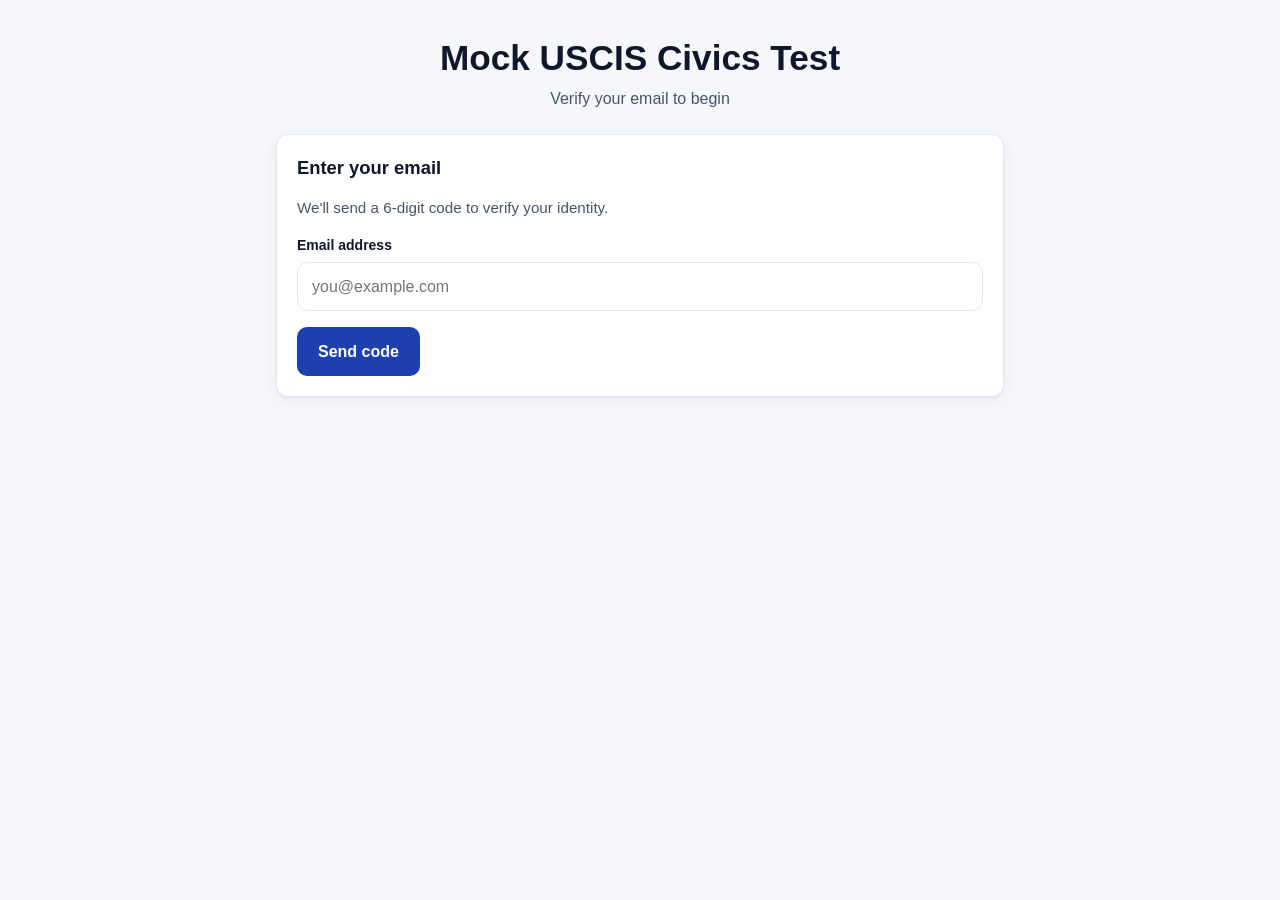
==== js/index.html @ 9420bd6f "deploy: 45e834d19a177760e36f0bb6e8970598fc43fb7a" ====
<!doctype html>
<html lang="en">
<head>
  <meta charset="utf-8" />
  <meta name="viewport" content="width=device-width, initial-scale=1, viewport-fit=cover" />
  <title>Mock USCIS Civics Test 2025</title>
  <link rel="stylesheet" href="styles.css" />
</head>
<body>
  <main id="app" aria-live="polite">

    <!-- Auth: email entry -->
    <section id="view-auth-email" class="view" hidden>
      <header class="hero">
        <h1>Mock USCIS Civics Test</h1>
        <p class="subtitle">Verify your email to begin</p>
      </header>
      <div class="card">
        <h2>Enter your email</h2>
        <p class="auth-hint">We'll send a 6-digit code to verify your identity.</p>
        <div class="auth-field">
          <label for="auth-email-input">Email address</label>
          <input type="email" id="auth-email-input" class="text-input" placeholder="you@example.com" autocomplete="email" />
        </div>
        <p id="auth-email-error" class="auth-error" hidden></p>
        <div class="actions">
          <button id="btn-send-code" class="primary">Send code</button>
        </div>
      </div>
    </section>

    <!-- Auth: code entry -->
    <section id="view-auth-code" class="view" hidden>
      <header class="hero">
        <h1>Mock USCIS Civics Test</h1>
        <p class="subtitle">Check your inbox</p>
      </header>
      <div class="card">
        <h2>Enter verification code</h2>
        <p class="auth-hint">We sent a 6-digit code to <strong id="auth-code-email-display"></strong>.</p>
        <div class="auth-field">
          <label for="auth-code-input">Verification code</label>
          <input type="text" id="auth-code-input" class="text-input" placeholder="123456" maxlength="6" inputmode="numeric" autocomplete="one-time-code" />
        </div>
        <p id="auth-code-message" class="auth-error" hidden></p>
        <div class="actions">
          <button id="btn-verify-code" class="primary">Verify</button>
        </div>
        <p class="auth-resend">Didn't get it? <button id="btn-resend-code" class="link-btn">Resend code</button></p>
      </div>
    </section>

    <!-- Welcome view -->
    <section id="view-welcome" class="view">
      <header class="hero">
        <svg class="flag-icon" viewBox="0 0 60 36" xmlns="http://www.w3.org/2000/svg" role="img" aria-label="U.S. flag">
          <defs>
            <polygon id="star" points="0,-1.4 0.32,-0.43 1.33,-0.43 0.51,0.16 0.82,1.13 0,0.55 -0.82,1.13 -0.51,0.16 -1.33,-0.43 -0.32,-0.43"/>
          </defs>
          <rect width="60" height="36" fill="#B22234"/>
          <g fill="white">
            <rect y="2.77" width="60" height="2.77"/>
            <rect y="8.31" width="60" height="2.77"/>
            <rect y="13.85" width="60" height="2.77"/>
            <rect y="19.38" width="60" height="2.77"/>
            <rect y="24.92" width="60" height="2.77"/>
            <rect y="30.46" width="60" height="2.77"/>
          </g>
          <rect width="24" height="19.38" fill="#3C3B6E"/>
          <g fill="white">
            <use href="#star" x="3" y="3"/><use href="#star" x="8" y="3"/><use href="#star" x="13" y="3"/><use href="#star" x="18" y="3"/>
            <use href="#star" x="5.5" y="6.5"/><use href="#star" x="10.5" y="6.5"/><use href="#star" x="15.5" y="6.5"/>
            <use href="#star" x="3" y="10"/><use href="#star" x="8" y="10"/><use href="#star" x="13" y="10"/><use href="#star" x="18" y="10"/>
            <use href="#star" x="5.5" y="13.5"/><use href="#star" x="10.5" y="13.5"/><use href="#star" x="15.5" y="13.5"/>
            <use href="#star" x="3" y="17"/><use href="#star" x="8" y="17"/><use href="#star" x="13" y="17"/><use href="#star" x="18" y="17"/>
          </g>
        </svg>
        <h1>Mock USCIS Civics Test</h1>
        <p class="subtitle">2025 (128-question) practice exam</p>
      </header>
      <div class="card">
        <h2>How it works</h2>
        <ul class="rules">
          <li>You will be asked <strong>20 random questions</strong> drawn from a pool of 128.</li>
          <li>Questions are picked <strong>proportionally</strong> across all civics topics.</li>
          <li>Scoring is <strong>1 point</strong> for a fully correct answer, <strong>0</strong> otherwise &mdash; no partial credit.</li>
          <li>You must answer at least <strong>12 out of 20</strong> correctly to pass.</li>
          <li>Some questions are state-specific or about current officials &mdash; for those, you self-assess your answer.</li>
        </ul>
        <button id="btn-start" class="primary">Start Test</button>
      </div>
      <p class="footnote">Source: USCIS publication M-1778 (09/25) &mdash; <em>128 Civics Questions and Answers (2025 version)</em>.</p>
    </section>

    <!-- Quiz view -->
    <section id="view-quiz" class="view" hidden>
      <header class="quiz-header">
        <div class="progress">
          <div class="progress-bar"><div class="progress-fill" id="progress-fill"></div></div>
          <span id="progress-label">Question 1 of 20</span>
        </div>
        <div class="topic-chip" id="topic-chip"></div>
      </header>
      <article class="card question-card">
        <div class="meta" id="question-meta"></div>
        <h2 id="question-prompt" class="prompt"></h2>
        <p id="question-hint" class="hint" hidden></p>
        <form id="answer-form" class="answer-form"></form>
        <div id="feedback" class="feedback" hidden></div>
        <div class="actions">
          <button id="btn-submit" class="primary" disabled>Submit answer</button>
          <button id="btn-next" class="primary" hidden>Next question</button>
        </div>
      </article>
    </section>

    <!-- Results view -->
    <section id="view-results" class="view" hidden>
      <header class="hero">
        <div id="result-banner" class="banner"></div>
        <h1 id="result-headline"></h1>
        <p class="subtitle"><span id="result-score"></span> correct out of 20</p>
      </header>
      <div class="card">
        <h2>Breakdown by topic</h2>
        <div id="topic-breakdown" class="topic-breakdown"></div>
      </div>
      <div class="actions">
        <button id="btn-review" class="primary">Review your answers</button>
        <button id="btn-retake" class="secondary">Take another test</button>
      </div>
    </section>

    <!-- Review view -->
    <section id="view-review" class="view" hidden>
      <header class="quiz-header">
        <h1>Answer review</h1>
        <button id="btn-back-results" class="secondary small">Back to results</button>
      </header>
      <div id="review-list" class="review-list"></div>
      <div class="actions">
        <button id="btn-retake-2" class="secondary">Take another test</button>
      </div>
    </section>

  </main>

  <script type="module" src="./app.js"></script>
</body>
</html>
---- js/styles.css ----
:root {
  --bg: #f6f7fb;
  --card: #ffffff;
  --text: #0f172a;
  --muted: #475569;
  --border: #e2e8f0;
  --primary: #1e40af;
  --primary-hover: #1d3a93;
  --accent: #b91c1c;
  --correct-bg: #ecfdf5;
  --correct-border: #10b981;
  --correct-text: #065f46;
  --wrong-bg: #fef2f2;
  --wrong-border: #ef4444;
  --wrong-text: #991b1b;
  --neutral-bg: #f1f5f9;
  --shadow: 0 1px 2px rgba(15,23,42,0.06), 0 4px 16px rgba(15,23,42,0.05);
  --radius: 12px;
}

* { box-sizing: border-box; }

html, body {
  margin: 0;
  background: var(--bg);
  color: var(--text);
  font-family: -apple-system, BlinkMacSystemFont, "Segoe UI", Roboto, "Helvetica Neue", Arial, sans-serif;
  line-height: 1.45;
  -webkit-font-smoothing: antialiased;
}

main {
  max-width: 760px;
  margin: 0 auto;
  padding: 24px 16px 64px;
}

.view { display: block; }
.view[hidden] { display: none; }

.hero {
  text-align: center;
  margin-bottom: 24px;
}
.flag-icon {
  width: 96px;
  height: auto;
  display: block;
  margin: 0 auto 12px;
  border-radius: 4px;
  box-shadow: 0 2px 6px rgba(15, 23, 42, 0.18);
}
.hero h1 {
  font-size: clamp(1.6rem, 1.2rem + 2vw, 2.2rem);
  margin: 8px 0 4px;
}
.hero .subtitle {
  margin: 0;
  color: var(--muted);
  font-size: 1rem;
}

.card {
  background: var(--card);
  border-radius: var(--radius);
  border: 1px solid var(--border);
  box-shadow: var(--shadow);
  padding: 20px;
  margin: 16px 0;
}

.card h2 {
  margin-top: 0;
  font-size: 1.15rem;
}

.rules { padding-left: 20px; }
.rules li { margin: 6px 0; }

.footnote {
  text-align: center;
  color: var(--muted);
  font-size: 0.85rem;
  margin-top: 16px;
}

button {
  font: inherit;
  border-radius: 10px;
  padding: 12px 20px;
  border: 1px solid transparent;
  cursor: pointer;
  font-weight: 600;
  min-height: 44px;
}
button.primary {
  background: var(--primary);
  color: white;
}
button.primary:hover:not(:disabled) { background: var(--primary-hover); }
button.primary:disabled { opacity: 0.5; cursor: not-allowed; }
button.secondary {
  background: var(--card);
  color: var(--primary);
  border-color: var(--primary);
}
button.secondary:hover { background: var(--neutral-bg); }
button.small { padding: 8px 12px; min-height: 36px; }

.actions {
  display: flex;
  gap: 12px;
  flex-wrap: wrap;
  margin-top: 16px;
}

/* Quiz header */
.quiz-header {
  display: flex;
  align-items: center;
  justify-content: space-between;
  gap: 12px;
  margin-bottom: 12px;
  flex-wrap: wrap;
}
.progress { flex: 1 1 220px; min-width: 0; }
.progress-bar {
  background: var(--neutral-bg);
  height: 8px;
  border-radius: 999px;
  overflow: hidden;
  margin-bottom: 6px;
}
.progress-fill {
  background: var(--primary);
  height: 100%;
  width: 0%;
  transition: width 0.3s;
}
#progress-label {
  font-size: 0.85rem;
  color: var(--muted);
}
.topic-chip {
  font-size: 0.75rem;
  text-transform: uppercase;
  letter-spacing: 0.04em;
  background: var(--neutral-bg);
  color: var(--muted);
  padding: 6px 10px;
  border-radius: 999px;
  white-space: nowrap;
}

.question-card .meta {
  font-size: 0.8rem;
  color: var(--muted);
  margin-bottom: 6px;
}
.question-card .prompt {
  font-size: 1.15rem;
  margin: 4px 0 12px;
  line-height: 1.4;
}
.question-card .hint {
  margin: 0 0 12px;
  font-size: 0.9rem;
  color: var(--muted);
  font-style: italic;
}

/* Answer form */
.answer-form { display: flex; flex-direction: column; gap: 10px; margin-bottom: 12px; }
.option {
  display: flex;
  align-items: flex-start;
  gap: 10px;
  padding: 12px 14px;
  border: 1px solid var(--border);
  border-radius: 10px;
  cursor: pointer;
  background: var(--card);
  transition: background 0.15s, border-color 0.15s;
}
.option:hover { background: var(--neutral-bg); }
.option input { margin-top: 3px; }
.option .label { flex: 1; }
.option.locked { cursor: default; }
.option.locked:hover { background: var(--card); }
.option.correct {
  background: var(--correct-bg);
  border-color: var(--correct-border);
  color: var(--correct-text);
}
.option.wrong {
  background: var(--wrong-bg);
  border-color: var(--wrong-border);
  color: var(--wrong-text);
}

.text-input {
  width: 100%;
  padding: 12px 14px;
  font: inherit;
  border: 1px solid var(--border);
  border-radius: 10px;
  background: var(--card);
}
.text-input:focus {
  outline: 2px solid var(--primary);
  outline-offset: -1px;
}

.self-assess {
  margin-top: 12px;
  padding: 10px 12px;
  background: var(--neutral-bg);
  border-radius: 8px;
  display: flex;
  align-items: center;
  gap: 8px;
  font-size: 0.95rem;
}

/* Feedback */
.feedback {
  margin-top: 8px;
  padding: 12px 14px;
  border-radius: 10px;
  border: 1px solid var(--border);
  background: var(--neutral-bg);
}
.feedback.correct {
  background: var(--correct-bg);
  border-color: var(--correct-border);
  color: var(--correct-text);
}
.feedback.wrong {
  background: var(--wrong-bg);
  border-color: var(--wrong-border);
  color: var(--wrong-text);
}
.feedback .verdict { font-weight: 700; margin-bottom: 4px; }
.feedback .correct-answers { font-size: 0.95rem; }
.feedback .correct-answers ul { margin: 4px 0 0 18px; padding: 0; }

/* Results */
.banner {
  display: inline-block;
  padding: 6px 14px;
  border-radius: 999px;
  font-weight: 700;
  font-size: 0.9rem;
  margin-bottom: 8px;
}
.banner.pass { background: var(--correct-bg); color: var(--correct-text); border: 1px solid var(--correct-border); }
.banner.fail { background: var(--wrong-bg); color: var(--wrong-text); border: 1px solid var(--wrong-border); }

.topic-breakdown {
  display: flex;
  flex-direction: column;
  gap: 8px;
}
.topic-row {
  display: flex;
  justify-content: space-between;
  align-items: center;
  padding: 8px 10px;
  background: var(--neutral-bg);
  border-radius: 8px;
  font-size: 0.95rem;
}
.topic-row .score { font-weight: 600; color: var(--muted); }

/* Review */
.review-list {
  display: flex;
  flex-direction: column;
  gap: 14px;
}
.review-item {
  background: var(--card);
  border: 1px solid var(--border);
  border-radius: var(--radius);
  padding: 16px;
  box-shadow: var(--shadow);
}
.review-item.correct { border-left: 4px solid var(--correct-border); }
.review-item.wrong { border-left: 4px solid var(--wrong-border); }
.review-item .meta { font-size: 0.78rem; color: var(--muted); margin-bottom: 6px; }
.review-item .prompt { font-weight: 600; margin: 4px 0 10px; }
.review-item .your-answer, .review-item .correct-answer {
  font-size: 0.93rem;
  margin: 4px 0;
}
.review-item .your-answer strong, .review-item .correct-answer strong { color: var(--text); }

/* Auth views */
.auth-hint {
  color: var(--muted);
  font-size: 0.95rem;
  margin: 0 0 16px;
}
.auth-field {
  display: flex;
  flex-direction: column;
  gap: 6px;
  margin-bottom: 12px;
}
.auth-field label {
  font-size: 0.875rem;
  font-weight: 600;
}
.auth-error {
  font-size: 0.875rem;
  color: var(--accent);
  margin: 0 0 8px;
}
.auth-error.success {
  color: var(--correct-text);
}
.auth-resend {
  margin-top: 16px;
  font-size: 0.875rem;
  color: var(--muted);
  text-align: center;
}
.link-btn {
  background: none;
  border: none;
  padding: 0;
  min-height: auto;
  border-radius: 0;
  color: var(--primary);
  font-weight: 600;
  font-size: inherit;
  cursor: pointer;
  text-decoration: underline;
}

@media (max-width: 480px) {
  main { padding: 16px 12px 48px; }
  .card { padding: 16px; }
  .actions { flex-direction: column; }
  .actions button { width: 100%; }
}
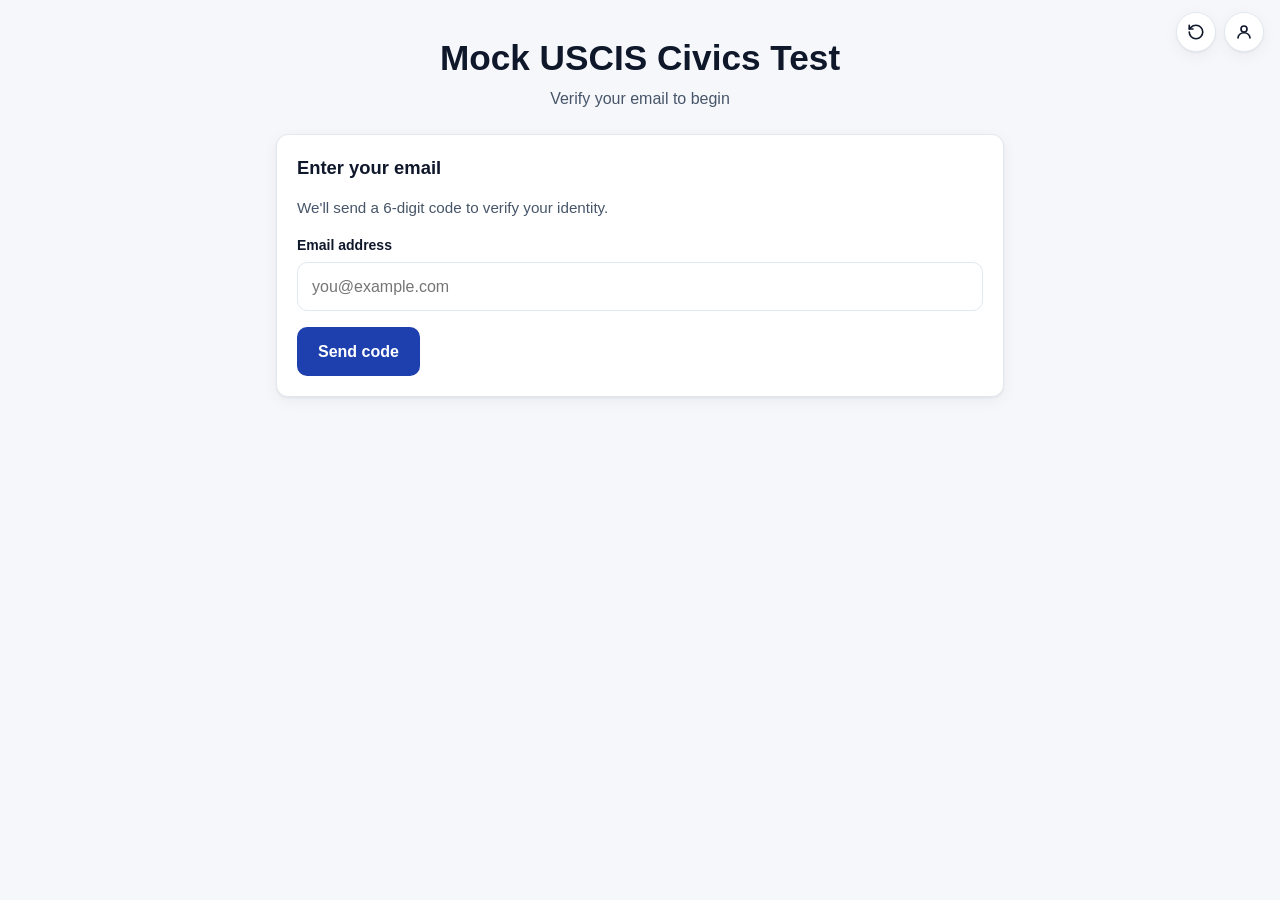
==== commit c139efe5: "deploy: 9b569048a20bc0cf45807ee000823b31a2ecd871" ====
--- a/js/index.html
+++ b/js/index.html
@@ -145,6 +145,28 @@
 
   </main>
 
+  <div id="user-toolbar" hidden>
+    <button id="btn-restart" class="icon-btn" aria-label="New test" title="Start a new test">
+      <svg xmlns="http://www.w3.org/2000/svg" width="18" height="18" viewBox="0 0 24 24" fill="none" stroke="currentColor" stroke-width="2.2" stroke-linecap="round" stroke-linejoin="round" aria-hidden="true">
+        <path d="M3 12a9 9 0 1 0 9-9 9.75 9.75 0 0 0-6.74 2.74L3 8"/>
+        <path d="M3 3v5h5"/>
+      </svg>
+    </button>
+    <div id="account-wrap">
+      <button id="btn-account" class="icon-btn" aria-label="Account" title="Account">
+        <svg xmlns="http://www.w3.org/2000/svg" width="18" height="18" viewBox="0 0 24 24" fill="none" stroke="currentColor" stroke-width="2.2" stroke-linecap="round" stroke-linejoin="round" aria-hidden="true">
+          <circle cx="12" cy="8" r="4"/>
+          <path d="M4 20c0-4 3.6-7 8-7s8 3 8 7"/>
+        </svg>
+      </button>
+      <div id="account-dropdown" hidden>
+        <p id="dropdown-email"></p>
+        <hr class="dropdown-divider" />
+        <button id="btn-logout" class="logout-btn">Log out</button>
+      </div>
+    </div>
+  </div>
+
   <script type="module" src="./app.js"></script>
 </body>
 </html>
--- a/js/styles.css
+++ b/js/styles.css
@@ -338,6 +338,79 @@
   text-decoration: underline;
 }
 
+/* User toolbar */
+#user-toolbar {
+  position: fixed;
+  top: 12px;
+  right: 16px;
+  display: flex;
+  align-items: center;
+  gap: 8px;
+  z-index: 100;
+}
+
+.icon-btn {
+  width: 40px;
+  height: 40px;
+  min-height: unset;
+  padding: 0;
+  border-radius: 50%;
+  background: var(--card);
+  border: 1px solid var(--border);
+  display: flex;
+  align-items: center;
+  justify-content: center;
+  color: var(--text);
+  box-shadow: var(--shadow);
+}
+.icon-btn:hover { background: var(--neutral-bg); }
+
+#account-wrap { position: relative; }
+
+#account-dropdown {
+  position: absolute;
+  top: calc(100% + 8px);
+  right: 0;
+  background: var(--card);
+  border: 1px solid var(--border);
+  border-radius: var(--radius);
+  box-shadow: var(--shadow);
+  min-width: 200px;
+  padding: 12px;
+}
+
+#dropdown-email {
+  margin: 0 0 4px;
+  font-size: 0.875rem;
+  color: var(--muted);
+  overflow: hidden;
+  text-overflow: ellipsis;
+  white-space: nowrap;
+}
+
+.dropdown-divider {
+  border: none;
+  border-top: 1px solid var(--border);
+  margin: 8px 0;
+}
+
+.logout-btn {
+  width: 100%;
+  text-align: left;
+  background: none;
+  border: none;
+  padding: 6px 4px;
+  min-height: unset;
+  border-radius: 6px;
+  color: var(--accent);
+  font-weight: 600;
+  font-size: 0.9rem;
+  cursor: pointer;
+}
+.logout-btn:hover { background: var(--wrong-bg); }
+
+body.has-toolbar main { padding-top: 56px; }
+
 @media (max-width: 480px) {
   main { padding: 16px 12px 48px; }
   .card { padding: 16px; }
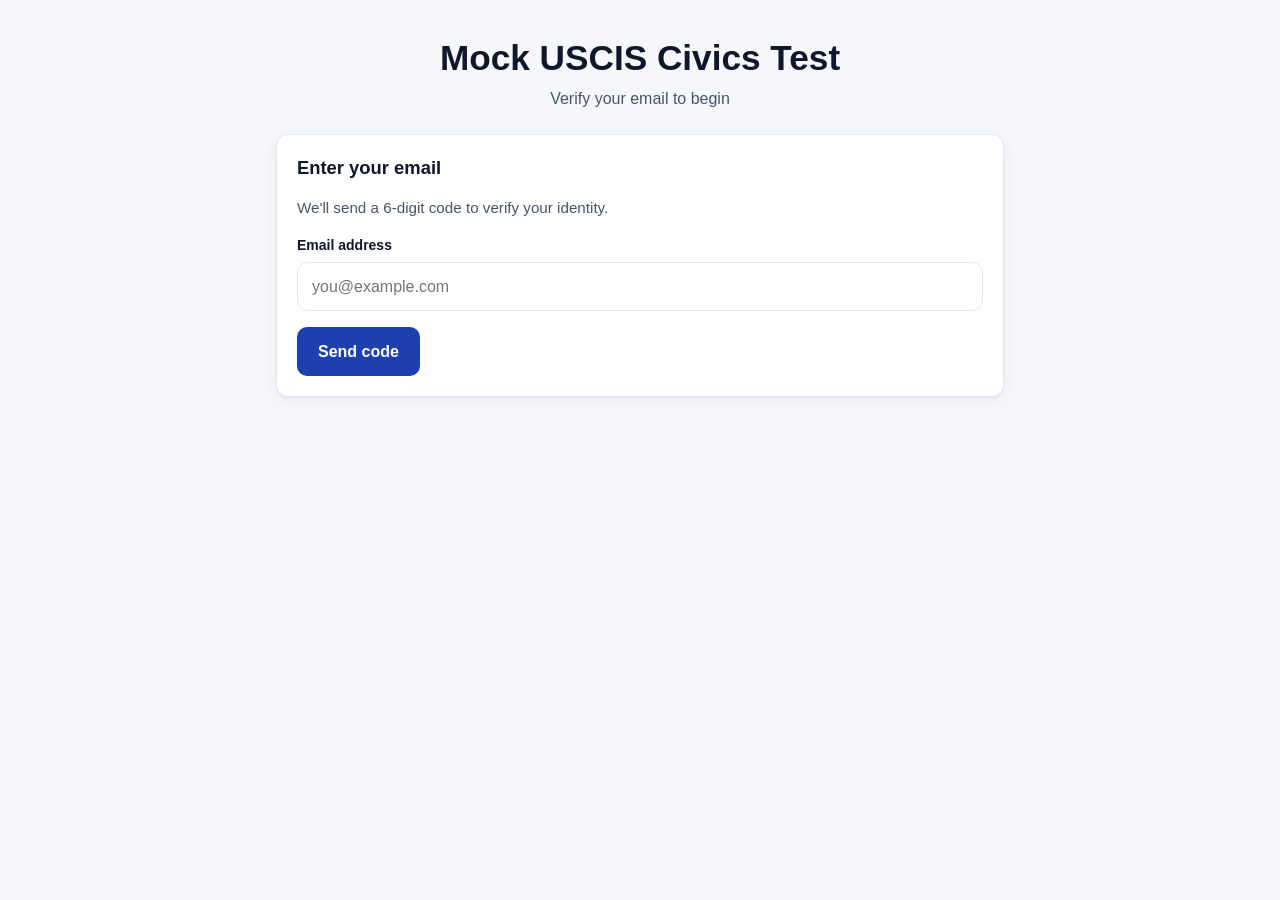
==== commit 7680f9a0: "deploy: b3452ec4dfa024c0c4a6c243d4d2a67333466553" ====
--- a/js/index.html
+++ b/js/index.html
@@ -50,6 +50,64 @@
       </div>
     </section>
 
+    <!-- Name entry (new users only) -->
+    <section id="view-name-entry" class="view" hidden>
+      <header class="hero">
+        <h1>Mock USCIS Civics Test</h1>
+        <p class="subtitle">One more thing</p>
+      </header>
+      <div class="card">
+        <h2>What's your name?</h2>
+        <p class="auth-hint">We'll use this to personalize your experience.</p>
+        <div class="auth-field">
+          <label for="name-input">Your name</label>
+          <input type="text" id="name-input" class="text-input" placeholder="First name" autocomplete="given-name" />
+        </div>
+        <div class="actions">
+          <button id="btn-name-submit" class="primary">Continue</button>
+        </div>
+      </div>
+    </section>
+
+    <!-- Home / mode picker -->
+    <section id="view-home" class="view" hidden>
+      <header class="hero">
+        <svg class="flag-icon" viewBox="0 0 60 36" xmlns="http://www.w3.org/2000/svg" role="img" aria-label="U.S. flag">
+          <defs>
+            <polygon id="star2" points="0,-1.4 0.32,-0.43 1.33,-0.43 0.51,0.16 0.82,1.13 0,0.55 -0.82,1.13 -0.51,0.16 -1.33,-0.43 -0.32,-0.43"/>
+          </defs>
+          <rect width="60" height="36" fill="#B22234"/>
+          <g fill="white">
+            <rect y="2.77" width="60" height="2.77"/>
+            <rect y="8.31" width="60" height="2.77"/>
+            <rect y="13.85" width="60" height="2.77"/>
+            <rect y="19.38" width="60" height="2.77"/>
+            <rect y="24.92" width="60" height="2.77"/>
+            <rect y="30.46" width="60" height="2.77"/>
+          </g>
+          <rect width="24" height="19.38" fill="#3C3B6E"/>
+          <g fill="white">
+            <use href="#star2" x="3" y="3"/><use href="#star2" x="8" y="3"/><use href="#star2" x="13" y="3"/><use href="#star2" x="18" y="3"/>
+            <use href="#star2" x="5.5" y="6.5"/><use href="#star2" x="10.5" y="6.5"/><use href="#star2" x="15.5" y="6.5"/>
+            <use href="#star2" x="3" y="10"/><use href="#star2" x="8" y="10"/><use href="#star2" x="13" y="10"/><use href="#star2" x="18" y="10"/>
+            <use href="#star2" x="5.5" y="13.5"/><use href="#star2" x="10.5" y="13.5"/><use href="#star2" x="15.5" y="13.5"/>
+            <use href="#star2" x="3" y="17"/><use href="#star2" x="8" y="17"/><use href="#star2" x="13" y="17"/><use href="#star2" x="18" y="17"/>
+          </g>
+        </svg>
+        <h1>Mock USCIS Civics Test</h1>
+        <p class="subtitle">2025 (128-question) practice exam</p>
+      </header>
+      <div class="card">
+        <h2 id="home-greeting"></h2>
+        <p class="auth-hint">Practice the 128 official USCIS civics questions for the 2025 naturalization interview. Choose a mode to get started.</p>
+        <div class="actions">
+          <button id="btn-learn-mode" class="primary">Learn Mode</button>
+          <button id="btn-mock-test" class="secondary" disabled>Mock Test</button>
+        </div>
+      </div>
+      <p class="footnote">Source: USCIS publication M-1778 (09/25) &mdash; <em>128 Civics Questions and Answers (2025 version)</em>.</p>
+    </section>
+
     <!-- Welcome view -->
     <section id="view-welcome" class="view">
       <header class="hero">
@@ -87,6 +145,13 @@
           <li>You must answer at least <strong>12 out of 20</strong> correctly to pass.</li>
           <li>Some questions are state-specific or about current officials &mdash; for those, you self-assess your answer.</li>
         </ul>
+        <div id="mastery-opt" class="mastery-opt">
+          <p id="mastery-count-msg" class="mastery-count-msg"></p>
+          <label class="checkbox-label">
+            <input type="checkbox" id="exclude-mastered-cb" />
+            Exclude mastered questions
+          </label>
+        </div>
         <button id="btn-start" class="primary">Start Test</button>
       </div>
       <p class="footnote">Source: USCIS publication M-1778 (09/25) &mdash; <em>128 Civics Questions and Answers (2025 version)</em>.</p>
@@ -128,6 +193,34 @@
       <div class="actions">
         <button id="btn-review" class="primary">Review your answers</button>
         <button id="btn-retake" class="secondary">Take another test</button>
+      </div>
+    </section>
+
+    <!-- Report view -->
+    <section id="view-report" class="view" hidden>
+      <header class="quiz-header">
+        <h1>Report Card</h1>
+        <button id="btn-back-report" class="secondary small">Back</button>
+      </header>
+
+      <div class="report-section">
+        <h2 class="report-section-title">Tests Taken</h2>
+        <div id="report-tests-list"></div>
+        <p id="report-no-tests" class="report-empty" hidden>No tests taken yet.</p>
+      </div>
+
+      <div class="report-section">
+        <h2 class="report-section-title">Summary</h2>
+        <div class="report-stat-row"><span>Total tests</span><strong id="report-total-tests">—</strong></div>
+        <div class="report-stat-row"><span>Average score</span><strong id="report-avg-score">—</strong></div>
+        <div class="report-stat-row"><span>Unique questions seen</span><strong id="report-unique-q">—</strong></div>
+        <p class="report-section-subtitle">By topic</p>
+        <div id="report-by-topic"></div>
+      </div>
+
+      <div class="report-section">
+        <h2 class="report-section-title">Mastery</h2>
+        <div id="report-mastery-rows"></div>
       </div>
     </section>
 
@@ -160,7 +253,9 @@
         </svg>
       </button>
       <div id="account-dropdown" hidden>
+        <p id="dropdown-name"></p>
         <p id="dropdown-email"></p>
+        <button id="btn-report" class="dropdown-action-btn">Report Card</button>
         <hr class="dropdown-divider" />
         <button id="btn-logout" class="logout-btn">Log out</button>
       </div>
--- a/js/styles.css
+++ b/js/styles.css
@@ -338,7 +338,131 @@
   text-decoration: underline;
 }
 
+/* Report card */
+.report-section {
+  background: var(--card);
+  border-radius: var(--radius);
+  border: 1px solid var(--border);
+  box-shadow: var(--shadow);
+  padding: 20px;
+  margin: 16px 0;
+}
+.report-section-title {
+  margin: 0 0 16px;
+  font-size: 1.1rem;
+}
+.report-section-subtitle {
+  font-size: 0.875rem;
+  font-weight: 600;
+  color: var(--muted);
+  text-transform: uppercase;
+  letter-spacing: 0.04em;
+  margin: 16px 0 8px;
+}
+.report-stat-row {
+  display: flex;
+  justify-content: space-between;
+  align-items: center;
+  padding: 8px 0;
+  border-bottom: 1px solid var(--border);
+  font-size: 0.95rem;
+}
+.report-stat-row:last-child { border-bottom: none; }
+.report-empty {
+  color: var(--muted);
+  font-size: 0.95rem;
+  text-align: center;
+  padding: 12px 0 0;
+  margin: 0;
+}
+
+.test-history-row {
+  display: flex;
+  align-items: flex-start;
+  gap: 12px;
+  padding: 10px 0;
+  border-bottom: 1px solid var(--border);
+  flex-wrap: wrap;
+}
+.test-history-row:last-child { border-bottom: none; }
+.test-date {
+  font-size: 0.875rem;
+  color: var(--muted);
+  min-width: 100px;
+}
+.test-score-badge {
+  font-weight: 700;
+  font-size: 0.9rem;
+  background: var(--neutral-bg);
+  padding: 2px 10px;
+  border-radius: 999px;
+  white-space: nowrap;
+}
+.test-topic-chips {
+  display: flex;
+  flex-wrap: wrap;
+  gap: 4px;
+  flex: 1;
+}
+.topic-chip-sm {
+  font-size: 0.7rem;
+  text-transform: uppercase;
+  letter-spacing: 0.03em;
+  background: var(--neutral-bg);
+  color: var(--muted);
+  padding: 2px 7px;
+  border-radius: 999px;
+  white-space: nowrap;
+}
+
+.mastery-level-row {
+  display: flex;
+  align-items: center;
+  gap: 12px;
+  padding: 8px 0;
+}
+.mastery-label {
+  font-size: 0.875rem;
+  min-width: 150px;
+}
+.mastery-bar-wrap {
+  flex: 1;
+  height: 8px;
+  background: var(--neutral-bg);
+  border-radius: 999px;
+  overflow: hidden;
+}
+.mastery-bar-fill {
+  height: 100%;
+  border-radius: 999px;
+  transition: width 0.4s;
+}
+.mastery-count {
+  font-size: 0.875rem;
+  font-weight: 600;
+  color: var(--muted);
+  min-width: 32px;
+  text-align: right;
+}
+
+.dropdown-action-btn {
+  width: 100%;
+  text-align: left;
+  background: none;
+  border: none;
+  padding: 6px 4px;
+  min-height: unset;
+  border-radius: 6px;
+  color: var(--text);
+  font-weight: 500;
+  font-size: 0.9rem;
+  cursor: pointer;
+}
+.dropdown-action-btn:hover { background: var(--neutral-bg); }
+
 /* User toolbar */
+#user-toolbar[hidden] { display: none; }
+
 #user-toolbar {
   position: fixed;
   top: 12px;
@@ -409,6 +533,32 @@
 }
 .logout-btn:hover { background: var(--wrong-bg); }
 
+/* Exclude-mastery opt-in on welcome screen */
+.mastery-opt {
+  margin: 14px 0 4px;
+  padding: 12px 14px;
+  background: var(--neutral-bg);
+  border-radius: 10px;
+  border: 1px solid var(--border);
+}
+.mastery-count-msg {
+  margin: 0 0 8px;
+  font-size: 0.875rem;
+  color: var(--muted);
+}
+.checkbox-label {
+  display: flex;
+  align-items: center;
+  gap: 8px;
+  font-size: 0.95rem;
+  cursor: pointer;
+  user-select: none;
+}
+.checkbox-label:has(input:disabled) {
+  opacity: 0.45;
+  cursor: not-allowed;
+}
+
 body.has-toolbar main { padding-top: 56px; }
 
 @media (max-width: 480px) {
